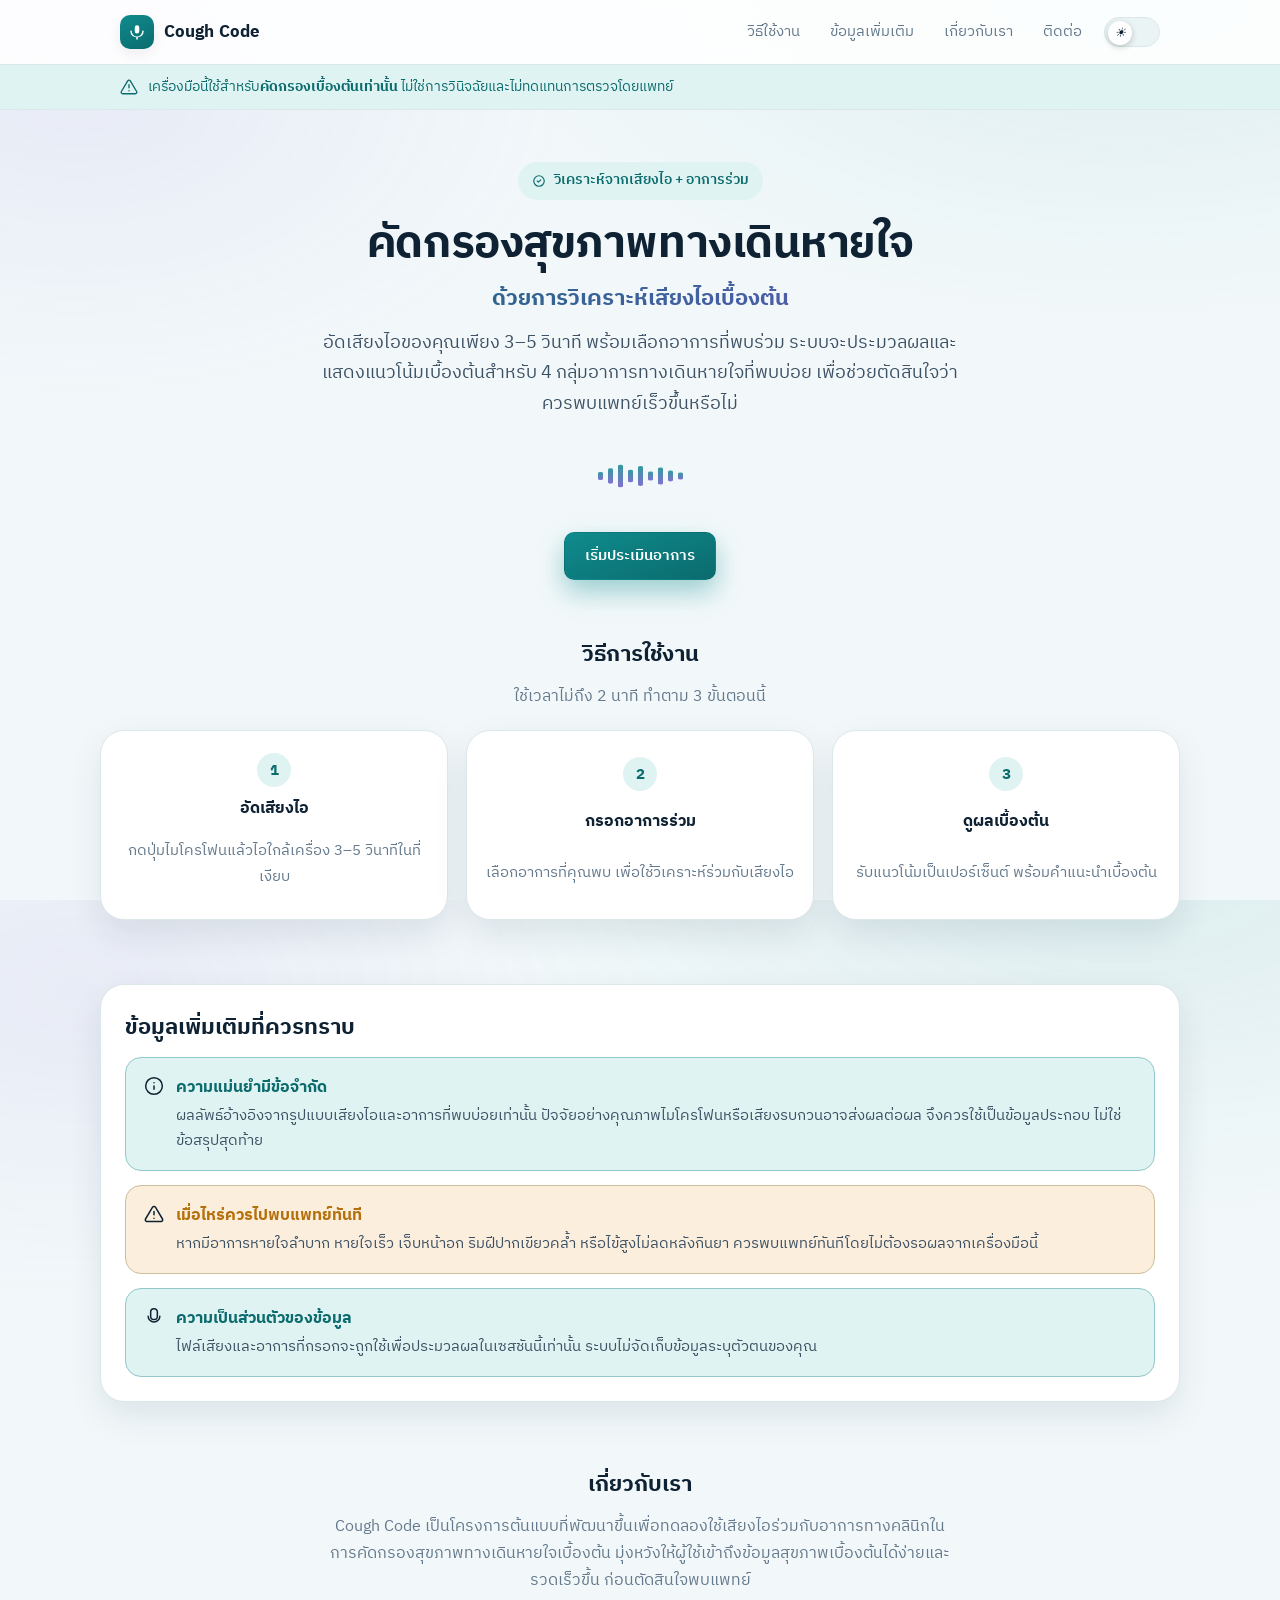
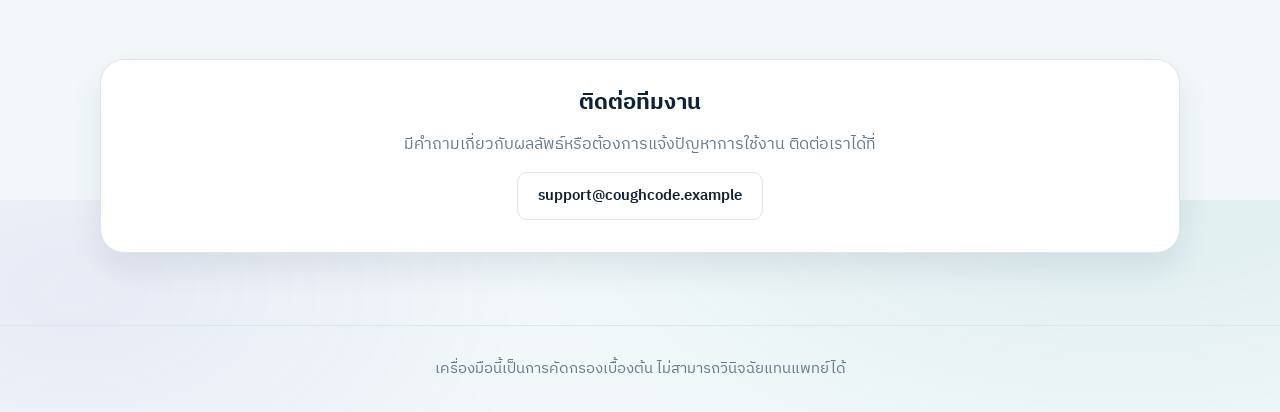
==== public/index.html @ a78f6a6c "Add files via upload" ====
<!doctype html>
<html lang="th" data-theme="light">
<head>
  <link rel="icon" href="favicon.ico" type="image/x-icon">
  <meta charset="utf-8" />
  <meta name="viewport" content="width=device-width, initial-scale=1" />
  <title>Cough Code — คัดกรองสุขภาพทางเดินหายใจเบื้องต้น</title>
  <link rel="preconnect" href="https://fonts.googleapis.com">
  <link rel="preconnect" href="https://fonts.gstatic.com" crossorigin>
  <link rel="stylesheet" href="styles.css" />
</head>
<body>
  <header class="site-header">
    <div class="container header-row">
      <a class="brand" href="index.html">
        <span class="brand-mark" aria-hidden="true">
          <svg width="18" height="18" viewBox="0 0 24 24" fill="none"><path d="M12 14a3 3 0 0 0 3-3V6a3 3 0 1 0-6 0v5a3 3 0 0 0 3 3Zm-7-3a1 1 0 1 0-2 0 9 9 0 0 0 8 8v3h2v-3a9 9 0 0 0 8-8 1 1 0 1 0-2 0 7 7 0 0 1-14 0Z" fill="currentColor"/></svg>
        </span>
        Cough Code
      </a>

      <div class="header-actions">
        <nav class="nav">
          <a href="#howto">วิธีใช้งาน</a>
          <a href="#more">ข้อมูลเพิ่มเติม</a>
          <a href="#about">เกี่ยวกับเรา</a>
          <a href="#contact">ติดต่อ</a>
        </nav>
        <div class="theme-switch" title="สลับโหมดสว่าง/มืด">
          <input type="checkbox" id="themeToggle" />
          <label for="themeToggle"><i class="thumb"></i></label>
        </div>
      </div>
    </div>
  </header>

  <div class="notice-strip">
    <div class="container">
      <svg width="18" height="18" viewBox="0 0 24 24" fill="none"><path d="M12 9v4m0 4h.01M10.29 3.86 1.82 18a2 2 0 0 0 1.71 3h16.94a2 2 0 0 0 1.71-3L13.71 3.86a2 2 0 0 0-3.42 0Z" stroke="currentColor" stroke-width="1.8" stroke-linecap="round" stroke-linejoin="round"/></svg>
      <span>เครื่องมือนี้ใช้สำหรับ<strong>คัดกรองเบื้องต้นเท่านั้น</strong> ไม่ใช่การวินิจฉัยและไม่ทดแทนการตรวจโดยแพทย์</span>
    </div>
  </div>

  <main>
    <section class="container hero center">
      <span class="eyebrow-badge">
        <svg width="14" height="14" viewBox="0 0 24 24" fill="none"><path d="M9 12l2 2 4-4m6 2a9 9 0 1 1-18 0 9 9 0 0 1 18 0Z" stroke="currentColor" stroke-width="2" stroke-linecap="round" stroke-linejoin="round"/></svg>
        วิเคราะห์จากเสียงไอ + อาการร่วม
      </span>
      <h1>คัดกรองสุขภาพทางเดินหายใจ</h1>
      <h2 class="gradient-text">ด้วยการวิเคราะห์เสียงไอเบื้องต้น</h2>
      <p class="lede">อัดเสียงไอของคุณเพียง 3–5 วินาที พร้อมเลือกอาการที่พบร่วม ระบบจะประมวลผลและแสดงแนวโน้มเบื้องต้นสำหรับ 4 กลุ่มอาการทางเดินหายใจที่พบบ่อย เพื่อช่วยตัดสินใจว่าควรพบแพทย์เร็วขึ้นหรือไม่</p>

      <div class="waveform active" aria-hidden="true">
        <span></span><span></span><span></span><span></span><span></span><span></span><span></span><span></span><span></span>
      </div>

      <p style="margin-top:8px">
        <a class="btn primary" href="record.html">เริ่มประเมินอาการ</a>
      </p>
    </section>

    <section id="howto" class="container section">
      <h2 class="center">วิธีการใช้งาน</h2>
      <p class="muted center" style="max-width:520px;margin:0 auto 8px">ใช้เวลาไม่ถึง 2 นาที ทำตาม 3 ขั้นตอนนี้</p>
      <div class="grid grid-3" style="margin-top:20px">
        <div class="step-tile card">
          <div class="num">1</div>
          <b>อัดเสียงไอ</b>
          <p class="muted small">กดปุ่มไมโครโฟนแล้วไอใกล้เครื่อง 3–5 วินาทีในที่เงียบ</p>
        </div>
        <div class="step-tile card">
          <div class="num">2</div>
          <b>กรอกอาการร่วม</b>
          <p class="muted small">เลือกอาการที่คุณพบ เพื่อใช้วิเคราะห์ร่วมกับเสียงไอ</p>
        </div>
        <div class="step-tile card">
          <div class="num">3</div>
          <b>ดูผลเบื้องต้น</b>
          <p class="muted small">รับแนวโน้มเป็นเปอร์เซ็นต์ พร้อมคำแนะนำเบื้องต้น</p>
        </div>
      </div>
    </section>

    <section id="more" class="container section">
      <div class="card">
        <h2>ข้อมูลเพิ่มเติมที่ควรทราบ</h2>
        <div class="stack" style="margin-top:10px">
          <div class="alert alert-info">
            <svg width="20" height="20" viewBox="0 0 24 24" fill="none"><path d="M12 16v-4m0-4h.01M22 12a10 10 0 1 1-20 0 10 10 0 0 1 20 0Z" stroke="currentColor" stroke-width="1.8" stroke-linecap="round" stroke-linejoin="round"/></svg>
            <div>
              <p class="alert-title">ความแม่นยำมีข้อจำกัด</p>
              <p class="alert-body">ผลลัพธ์อ้างอิงจากรูปแบบเสียงไอและอาการที่พบบ่อยเท่านั้น ปัจจัยอย่างคุณภาพไมโครโฟนหรือเสียงรบกวนอาจส่งผลต่อผล จึงควรใช้เป็นข้อมูลประกอบ ไม่ใช่ข้อสรุปสุดท้าย</p>
            </div>
          </div>
          <div class="alert alert-warning">
            <svg width="20" height="20" viewBox="0 0 24 24" fill="none"><path d="M12 9v4m0 4h.01M10.29 3.86 1.82 18a2 2 0 0 0 1.71 3h16.94a2 2 0 0 0 1.71-3L13.71 3.86a2 2 0 0 0-3.42 0Z" stroke="currentColor" stroke-width="1.8" stroke-linecap="round" stroke-linejoin="round"/></svg>
            <div>
              <p class="alert-title">เมื่อไหร่ควรไปพบแพทย์ทันที</p>
              <p class="alert-body">หากมีอาการหายใจลำบาก หายใจเร็ว เจ็บหน้าอก ริมฝีปากเขียวคล้ำ หรือไข้สูงไม่ลดหลังกินยา ควรพบแพทย์ทันทีโดยไม่ต้องรอผลจากเครื่องมือนี้</p>
            </div>
          </div>
          <div class="alert alert-info">
            <svg width="20" height="20" viewBox="0 0 24 24" fill="none"><path d="M12 15a4 4 0 0 0 4-4V6a4 4 0 1 0-8 0v5a4 4 0 0 0 4 4Zm7-4a7 7 0 0 1-14 0" stroke="currentColor" stroke-width="1.8" stroke-linecap="round" stroke-linejoin="round"/></svg>
            <div>
              <p class="alert-title">ความเป็นส่วนตัวของข้อมูล</p>
              <p class="alert-body">ไฟล์เสียงและอาการที่กรอกจะถูกใช้เพื่อประมวลผลในเซสชันนี้เท่านั้น ระบบไม่จัดเก็บข้อมูลระบุตัวตนของคุณ</p>
            </div>
          </div>
        </div>
      </div>
    </section>

    <section id="about" class="container section">
      <h2 class="center">เกี่ยวกับเรา</h2>
      <p class="muted center" style="max-width:620px;margin:8px auto 0">
        Cough Code เป็นโครงการต้นแบบที่พัฒนาขึ้นเพื่อทดลองใช้เสียงไอร่วมกับอาการทางคลินิกในการคัดกรองสุขภาพทางเดินหายใจเบื้องต้น
        มุ่งหวังให้ผู้ใช้เข้าถึงข้อมูลสุขภาพเบื้องต้นได้ง่ายและรวดเร็วขึ้น ก่อนตัดสินใจพบแพทย์
      </p>
    </section>

    <section id="contact" class="container section">
      <div class="card center">
        <h2>ติดต่อทีมงาน</h2>
        <p class="muted">มีคำถามเกี่ยวกับผลลัพธ์หรือต้องการแจ้งปัญหาการใช้งาน ติดต่อเราได้ที่</p>
        <p style="margin-top:14px">
          <a class="btn" href="mailto:support@coughcode.example">support@coughcode.example</a>
        </p>
      </div>
    </section>
  </main>

  <footer class="site-footer"><div class="container center"><p class="muted small">เครื่องมือนี้เป็นการคัดกรองเบื้องต้น ไม่สามารถวินิจฉัยแทนแพทย์ได้</p></div></footer>

  <script src="theme.js" defer></script>
</body>
</html>
---- public/styles.css ----
/* ======================================================================
   Cough Code — Design System
   แนวคิด: เครื่องมือคัดกรองทางเดินหายใจที่ "ฟังดูน่าเชื่อถือ" — โทนคลินิกสงบ
   (teal/navy) + ลายเส้นคลื่นเสียง (waveform) เป็นสัญลักษณ์หลักที่ผูกกับ
   การวิเคราะห์เสียงไอ + หลอดทดลอง (tube gauge) แทนผลลัพธ์แต่ละโรค
   ====================================================================== */

@import url('https://fonts.googleapis.com/css2?family=IBM+Plex+Sans+Thai:wght@400;500;600;700&family=IBM+Plex+Mono:wght@500;600&display=swap');

/* ---------- Design tokens ---------- */
:root{
  --font: 'IBM Plex Sans Thai', 'Noto Sans Thai', ui-sans-serif, system-ui, -apple-system, "Segoe UI", Roboto, sans-serif;
  --font-mono: 'IBM Plex Mono', ui-monospace, SFMono-Regular, Menlo, monospace;

  --space-1:4px; --space-2:8px; --space-3:12px; --space-4:16px; --space-5:20px;
  --space-6:24px; --space-8:32px; --space-10:40px; --space-14:56px; --space-18:72px;

  --radius-sm:10px; --radius-md:16px; --radius-lg:24px; --radius-pill:999px;

  --fs-xs:0.8125rem; --fs-sm:0.9375rem; --fs-base:1rem; --fs-md:1.125rem;
  --fs-lg:1.375rem; --fs-xl:1.75rem; --fs-2xl:2.25rem; --fs-3xl:2.75rem;

  --ease: cubic-bezier(.4,0,.2,1);
}

/* Light (default) palette */
:root, html[data-theme="light"]{
  --ink:#0E2233; --ink-soft:#3C5164; --muted:#64798C;
  --paper:#F2F8FA; --surface:#FFFFFF; --surface-2:#EAF4F5;
  --border:#DCE7EA;

  --teal:#0F8B8D; --teal-deep:#0B6B6D; --teal-soft:#DFF3F2;
  --violet:#6E58C9; --violet-soft:#EDE9FB;
  --coral:#C6423A; --coral-soft:#FBE7E5;
  --amber:#B4700A; --amber-soft:#FBEEDD;
  --slate:#5B6B7C; --slate-soft:#EDF1F4;

  --shadow: 0 14px 34px rgba(14,34,51,.09);
  --shadow-sm: 0 4px 14px rgba(14,34,51,.07);
}

/* Dark palette */
html[data-theme="dark"]{
  --ink:#EAF3F6; --ink-soft:#C4D3DA; --muted:#93A7B4;
  --paper:#081420; --surface:#0E1D29; --surface-2:#0B1822;
  --border:#1D3241;

  --teal:#35D6C9; --teal-deep:#22B4AA; --teal-soft:#0E2C2C;
  --violet:#A995F2; --violet-soft:#221C3D;
  --coral:#F0837A; --coral-soft:#3A1714;
  --amber:#F0B84B; --amber-soft:#3A2A0C;
  --slate:#93A7B4; --slate-soft:#101C26;

  --shadow: 0 14px 34px rgba(0,0,0,.5);
  --shadow-sm: 0 4px 14px rgba(0,0,0,.4);
}

*{box-sizing:border-box}
html,body{height:100%}
html{scroll-behavior:smooth}
@media (prefers-reduced-motion: reduce){
  html{scroll-behavior:auto}
  *,*::before,*::after{animation-duration:.001ms !important; animation-iteration-count:1 !important; transition-duration:.001ms !important;}
}

body{
  margin:0; color:var(--ink); font:var(--fs-base)/1.7 var(--font);
  background:
    radial-gradient(1100px 620px at 88% -6%, color-mix(in srgb, var(--teal) 10%, transparent) 0%, transparent 60%),
    radial-gradient(900px 560px at 6% 10%, color-mix(in srgb, var(--violet) 8%, transparent) 0%, transparent 55%),
    var(--paper);
  transition: background-color .25s var(--ease), color .25s var(--ease);
}

::selection{ background: var(--teal-soft); color: var(--teal-deep); }

a{ color: var(--teal-deep); }
html[data-theme="dark"] a{ color: var(--teal); }

:focus-visible{ outline: 3px solid color-mix(in srgb, var(--teal) 55%, transparent); outline-offset: 2px; border-radius: 6px; }

/* ---------- Layout ---------- */
.container{max-width:1080px;margin:0 auto;padding:0 20px}
.container-narrow{max-width:720px;margin:0 auto;padding:0 20px}
.section{padding:32px 0}
.center{text-align:center}
.grid{display:grid}
.grid-3{grid-template-columns:1fr 1fr 1fr; gap:18px}
@media (max-width: 900px){ .grid-3{grid-template-columns:1fr} }

/* ---------- Header ---------- */
.site-header{
  background: color-mix(in srgb, var(--surface) 88%, transparent);
  backdrop-filter: saturate(1.2) blur(10px);
  border-bottom:1px solid var(--border);
  position:sticky; top:0; z-index:20;
}
.header-row{display:flex; align-items:center; height:64px; gap:16px}
.brand{
  display:flex; align-items:center; gap:10px; font-weight:700; font-size:1.05rem;
  color:var(--ink); text-decoration:none; letter-spacing:.1px;
}
.brand-mark{
  width:34px;height:34px;border-radius:10px; flex:none;
  background:linear-gradient(155deg, var(--teal), var(--teal-deep));
  display:grid;place-items:center; color:#fff; box-shadow:var(--shadow-sm);
}
.nav{display:flex; gap:6px}
.nav a{color:var(--muted); text-decoration:none; padding:9px 12px; border-radius:10px; font-size:.95rem}
.nav a:hover{background:var(--surface-2); color:var(--ink)}
.header-actions{ display:flex; align-items:center; gap:10px; margin-left:auto; }
.header-back{
  display:inline-flex; align-items:center; gap:6px; color:var(--muted); text-decoration:none;
  font-size:.92rem; padding:8px 10px; border-radius:10px;
}
.header-back:hover{ background:var(--surface-2); color:var(--ink) }

/* ---------- Disclaimer strip ---------- */
.notice-strip{
  border-bottom:1px solid var(--border);
  background: var(--teal-soft);
  color: var(--teal-deep);
}
html[data-theme="dark"] .notice-strip{ color:#BFF3EE }
.notice-strip .container{ display:flex; align-items:center; gap:10px; padding:10px 20px; font-size:.9rem; }
.notice-strip svg{ flex:none }

/* ---------- Hero ---------- */
.hero{padding:52px 0 16px}
.eyebrow-badge{
  display:inline-flex; align-items:center; gap:8px; font-size:.85rem; font-weight:600;
  color:var(--teal-deep); background:var(--teal-soft); padding:7px 14px; border-radius:var(--radius-pill);
  margin-bottom:18px;
}
html[data-theme="dark"] .eyebrow-badge{ color:#BFF3EE }
h1{margin:0 0 10px; font-size:var(--fs-3xl); line-height:1.2; letter-spacing:-.01em; font-weight:700}
h2{margin:0 0 10px; font-size:var(--fs-lg); font-weight:700}
p{margin:8px 0}
.lede{ font-size:var(--fs-md); color:var(--ink-soft); max-width:640px; margin-left:auto; margin-right:auto; }
.muted{color:var(--muted)}
.small{font-size:var(--fs-sm)}
.gradient-text{
  background:linear-gradient(100deg, var(--teal-deep), var(--violet));
  -webkit-background-clip:text; background-clip:text; color:transparent;
}

/* Waveform — signature motif, used in hero + record page */
.waveform{ display:flex; align-items:center; justify-content:center; gap:5px; height:56px; margin: 28px 0; }
.waveform span{
  display:block; width:5px; border-radius:999px;
  background: linear-gradient(180deg, var(--teal), var(--violet));
  height: 14px; opacity:.55;
  transform: scaleY(.45);
  animation: none;
  transition: opacity .3s var(--ease);
}
.waveform.active span{
  opacity:.85;
  animation: wave 1.8s ease-in-out infinite;
}
.waveform span:nth-child(1){height:18px; animation-delay:-1.2s}
.waveform span:nth-child(2){height:34px; animation-delay:-1.0s}
.waveform span:nth-child(3){height:50px; animation-delay:-0.8s}
.waveform span:nth-child(4){height:28px; animation-delay:-0.6s}
.waveform span:nth-child(5){height:44px; animation-delay:-0.4s}
.waveform span:nth-child(6){height:20px; animation-delay:-0.2s}
.waveform span:nth-child(7){height:38px; animation-delay:0s}
.waveform span:nth-child(8){height:24px; animation-delay:-0.9s}
.waveform span:nth-child(9){height:16px; animation-delay:-0.3s}
@keyframes wave{
  0%,100%{ transform: scaleY(.45); }
  50%{ transform: scaleY(1); }
}

/* ---------- Buttons ---------- */
.btn{
  height:48px; padding:0 20px; border-radius:var(--radius-sm); border:1px solid var(--border);
  background:var(--surface); color:var(--ink); text-decoration:none; font-weight:600; font-size:.96rem;
  display:inline-flex; align-items:center; justify-content:center; gap:8px; cursor:pointer;
  transition: transform .08s var(--ease), filter .2s var(--ease), opacity .2s var(--ease), box-shadow .2s var(--ease);
}
.btn:hover{ filter:brightness(.98) }
.btn:active{ transform: translateY(1px) }
.btn.primary{
  background:linear-gradient(160deg, var(--teal), var(--teal-deep));
  color:#fff; border-color:transparent; box-shadow:0 12px 26px color-mix(in srgb, var(--teal) 38%, transparent);
}
.btn.ghost{ background:transparent }
.btn.block{ width:100%; }
.btn[disabled], .btn[aria-disabled="true"]{ opacity:.5; pointer-events:none; box-shadow:none; }

/* ---------- Stepper (record → symptoms → result) ---------- */
.stepper{
  display:flex; align-items:flex-start; justify-content:center; gap:0;
  max-width:520px; margin:0 auto; padding: 22px 20px 4px;
}
.step{ display:flex; flex-direction:column; align-items:center; gap:8px; flex:none; width:96px; }
.step-dot{
  width:32px; height:32px; border-radius:999px; display:grid; place-items:center;
  background:var(--surface-2); color:var(--muted); border:1px solid var(--border);
  font-weight:700; font-size:.9rem; font-family:var(--font-mono);
}
.step-label{ font-size:.82rem; color:var(--muted); text-align:center; }
.step.is-active .step-dot{ background:var(--teal); border-color:var(--teal); color:#fff; box-shadow:0 6px 16px color-mix(in srgb, var(--teal) 45%, transparent); }
.step.is-active .step-label{ color:var(--ink); font-weight:600; }
.step.is-done .step-dot{ background:var(--teal-soft); border-color:var(--teal); color:var(--teal-deep); }
.step-line{ flex:1; height:2px; background:var(--border); margin-top:15px; min-width:24px; }
.step-line.is-done{ background:var(--teal); }

/* ---------- Cards ---------- */
.card{background:var(--surface); border:1px solid var(--border); border-radius:var(--radius-lg); box-shadow:var(--shadow); padding:24px}
.step-tile{display:grid; place-items:center; gap:8px; padding:22px 16px; text-align:center}
.step-tile .num{
  width:34px;height:34px;border-radius:999px;display:grid;place-items:center;
  background:var(--teal-soft); color:var(--teal-deep); font-weight:700; font-family:var(--font-mono); font-size:.95rem;
}

/* ---------- Alerts ---------- */
.alert{ display:flex; gap:12px; padding:16px 18px; border-radius:var(--radius-md); border:1px solid var(--border); align-items:flex-start; }
.alert svg{ flex:none; margin-top:2px }
.alert-title{ font-weight:700; margin:0 0 2px; }
.alert-body{ margin:0; color:var(--ink-soft); font-size:.94rem; }
.alert-info{ background:var(--teal-soft); border-color:color-mix(in srgb, var(--teal) 35%, var(--border)); }
.alert-info .alert-title{ color:var(--teal-deep) }
.alert-warning{ background:var(--amber-soft); border-color:color-mix(in srgb, var(--amber) 35%, var(--border)); }
.alert-warning .alert-title{ color:var(--amber) }
.alert-danger{ background:var(--coral-soft); border-color:color-mix(in srgb, var(--coral) 35%, var(--border)); }
.alert-danger .alert-title{ color:var(--coral) }

/* ---------- Footer ---------- */
.site-footer{border-top:1px solid var(--border); margin-top:40px}
.site-footer .container{padding:22px 20px; display:flex; align-items:center; justify-content:center; gap:8px; flex-wrap:wrap}

/* =====================================================================
   Record page
   ===================================================================== */
.rec-wrap{max-width:560px;margin:0 auto;padding:8px 16px 40px;text-align:center}
.mic-stage{ position:relative; display:grid; place-items:center; padding:12px 0 6px; }
.mic-btn{
  position:relative; width:148px;height:148px;border-radius:999px;border:none;cursor:pointer;
  display:inline-flex;align-items:center;justify-content:center;
  background: radial-gradient(90px 90px at 50% 32%, color-mix(in srgb, var(--teal) 55%, #fff 0%), var(--teal) 55%, var(--teal-deep) 100%);
  color:#fff; box-shadow:0 16px 36px color-mix(in srgb, var(--teal) 40%, transparent);
  transition: transform .12s var(--ease), box-shadow .2s var(--ease);
}
.mic-btn:hover{ transform: translateY(-2px) }
.mic-btn:active{ transform:scale(.98) }
.mic-btn.rec{
  background: radial-gradient(90px 90px at 50% 32%, color-mix(in srgb, var(--coral) 55%, #fff 0%), var(--coral) 60%, #a5342c 100%);
  box-shadow:0 16px 36px color-mix(in srgb, var(--coral) 42%, transparent);
}
.mic-btn.rec::after{
  content:""; position:absolute; inset:-14px; border-radius:inherit;
  border:2px solid color-mix(in srgb, var(--coral) 55%, transparent);
  animation: pulse 1.5s ease-out infinite;
}
@keyframes pulse{
  0%{ transform: scale(1); opacity: .9; }
  100%{ transform: scale(1.18); opacity: 0; }
}

.timer{ font-family:var(--font-mono); font-size:1.3rem; font-weight:600; letter-spacing:.04em; margin-top:18px; color:var(--ink) }
.rec-status{ min-height:24px; color:var(--muted); margin-top:4px }
.rec-hint{ color:var(--muted); margin-top:2px }

.btn-row{display:flex;gap:10px;justify-content:center;margin-top:26px;flex-wrap:wrap}

/* =====================================================================
   Symptoms page
   ===================================================================== */
.sym-shell{ padding: 28px 0 56px; }
.sym-groups{ display:grid; gap:22px; margin-top:22px; }
.sym-group-title{
  display:flex; align-items:center; gap:10px; font-size:.98rem; font-weight:700; color:var(--ink-soft);
  margin: 0 0 12px;
}
.sym-group-title .dot{ width:8px; height:8px; border-radius:999px; background:var(--teal); flex:none; }
.sym-group.is-severe .sym-group-title .dot{ background:var(--coral); }

.sym-grid{ display:grid; grid-template-columns:repeat(2, 1fr); gap:10px 12px; }
@media (max-width:640px){ .sym-grid{ grid-template-columns:1fr; } }

.sym-item{
  display:flex; align-items:center; gap:12px;
  background: var(--surface);
  border:1px solid var(--border);
  border-radius:14px; padding:14px 16px;
  cursor:pointer; transition: border-color .15s var(--ease), background .15s var(--ease);
}
.sym-item:hover{ border-color: color-mix(in srgb, var(--teal) 45%, var(--border)); }
.sym-group.is-severe .sym-item{ border-left:3px solid color-mix(in srgb, var(--coral) 45%, var(--border)); }

.sym-item input[type="checkbox"]{
  appearance:none; -webkit-appearance:none; flex:none;
  width:20px; height:20px; border-radius:6px;
  border:2px solid var(--border);
  display:grid; place-items:center; cursor:pointer;
  background: transparent; transition: all .15s var(--ease);
}
.sym-item input[type="checkbox"]::before{
  content:""; width:11px; height:11px; border-radius:3px;
  transform:scale(0); transition: transform .12s var(--ease);
  background: var(--teal);
}
.sym-item input[type="checkbox"]:checked{ border-color:var(--teal); background: var(--teal-soft); }
.sym-item input[type="checkbox"]:checked::before{ transform:scale(1); }
.sym-group.is-severe .sym-item input[type="checkbox"]:checked{ border-color:var(--coral) }
.sym-group.is-severe .sym-item input[type="checkbox"]:checked::before{ background:var(--coral) }
.sym-item span{ font-size:.98rem; color:var(--ink); }

.sym-actions{ display:flex; justify-content:center; margin-top:28px; }
.warn{ text-align:center; color:var(--coral); margin-top:12px; min-height:22px; font-size:.92rem; }

/* =====================================================================
   Result page — tube gauges
   ===================================================================== */
.top-result{
  border-radius:var(--radius-lg);
  padding:28px 24px;
  background: linear-gradient(150deg, var(--teal-deep), var(--teal) 60%, var(--violet));
  color:#fff; box-shadow:var(--shadow);
}
.top-result .top-eyebrow{ opacity:.85; font-size:.88rem; margin:0 0 6px; }
.top-result .top-name{ font-size:var(--fs-2xl); font-weight:700; margin:0 0 4px; }
.top-result .top-prob{ font-family:var(--font-mono); font-size:1.1rem; opacity:.95; }

.tubes{ display:flex; align-items:flex-end; justify-content:center; gap:22px; margin: 30px 0 6px; flex-wrap:wrap; }
.tube{ display:flex; flex-direction:column; align-items:center; gap:10px; width:92px; }
.tube-pct{ font-family:var(--font-mono); font-weight:600; font-size:1.05rem; color:var(--ink) }
.tube-shell{
  position:relative; width:52px; height:180px; border-radius:26px;
  background:var(--surface-2); border:1px solid var(--border); overflow:hidden;
  box-shadow: inset 0 2px 6px rgba(0,0,0,.06);
}
.tube-fill{
  position:absolute; left:0; right:0; bottom:0; height:0%;
  border-radius:0 0 24px 24px;
  transition: height 1.1s cubic-bezier(.16,1,.3,1);
}
.tube-fill::after{
  content:""; position:absolute; inset:0 0 auto 0; height:10px;
  background: rgba(255,255,255,.35);
}
.tube.is-top .tube-shell{ box-shadow: 0 0 0 3px color-mix(in srgb, var(--top-color, var(--teal)) 55%, transparent), inset 0 2px 6px rgba(0,0,0,.06); }

.tube-fill.c-rsv{ background: linear-gradient(180deg, var(--teal), var(--teal-deep)); }
.tube-fill.c-violet{ background: linear-gradient(180deg, var(--violet), #4d3aa0); }
.tube-fill.c-coral{ background: linear-gradient(180deg, var(--coral), #9c2f28); }
.tube-fill.c-slate{ background: linear-gradient(180deg, var(--slate), #3f4d5a); }
.tube-label{ font-size:.86rem; color:var(--ink-soft); text-align:center; line-height:1.35; }
.tube.is-top .tube-label{ font-weight:700; color:var(--ink); }

.advice{ list-style:none; margin:0; padding:0; display:grid; gap:10px; }
.advice li{
  display:flex; gap:12px; align-items:flex-start; padding:14px 16px;
  border:1px solid var(--border); border-radius:14px; background:var(--surface);
}
.advice li svg{ flex:none; margin-top:2px; color:var(--teal-deep) }

.kpi{ display:flex; gap:12px; justify-content:center; flex-wrap:wrap; margin:14px 0; }
.pill{ background:var(--surface-2); border:1px solid var(--border); border-radius:14px; padding:10px 16px; text-align:center; }
.pill b{ display:block; font-size:1.05rem; }

/* ---------- Theme switch ---------- */
.theme-switch{ display:inline-flex; align-items:center; }
.theme-switch input{ position:absolute; opacity:0; width:0; height:0; }
.theme-switch label{
  --H:30px; --W:56px; --P:3px;
  position:relative; display:inline-block; width:var(--W); height:var(--H);
  border-radius:999px; cursor:pointer; padding:var(--P);
  background:var(--surface-2); border:1px solid var(--border);
  transition: background-color .2s var(--ease), border-color .2s var(--ease);
}
.theme-switch .thumb{
  position:absolute; top:var(--P); left:var(--P);
  width:calc(var(--H) - var(--P)*2); height:calc(var(--H) - var(--P)*2);
  border-radius:999px; background:var(--surface);
  box-shadow:0 2px 6px rgba(0,0,0,.2);
  display:grid; place-items:center; font-size:13px;
  transition: transform .22s var(--ease), background-color .2s;
}
.theme-switch input:checked + label{ background: var(--teal-deep); border-color:var(--teal-deep); }
.theme-switch input:checked + label .thumb{ transform: translateX(calc(var(--W) - var(--H))); }
.theme-switch .thumb::before{ content:"☀️"; }
.theme-switch input:checked + label .thumb::before{ content:"🌙"; }

/* Utility */
.stack{ display:grid; gap:14px; }
.hidden{ display:none !important; }
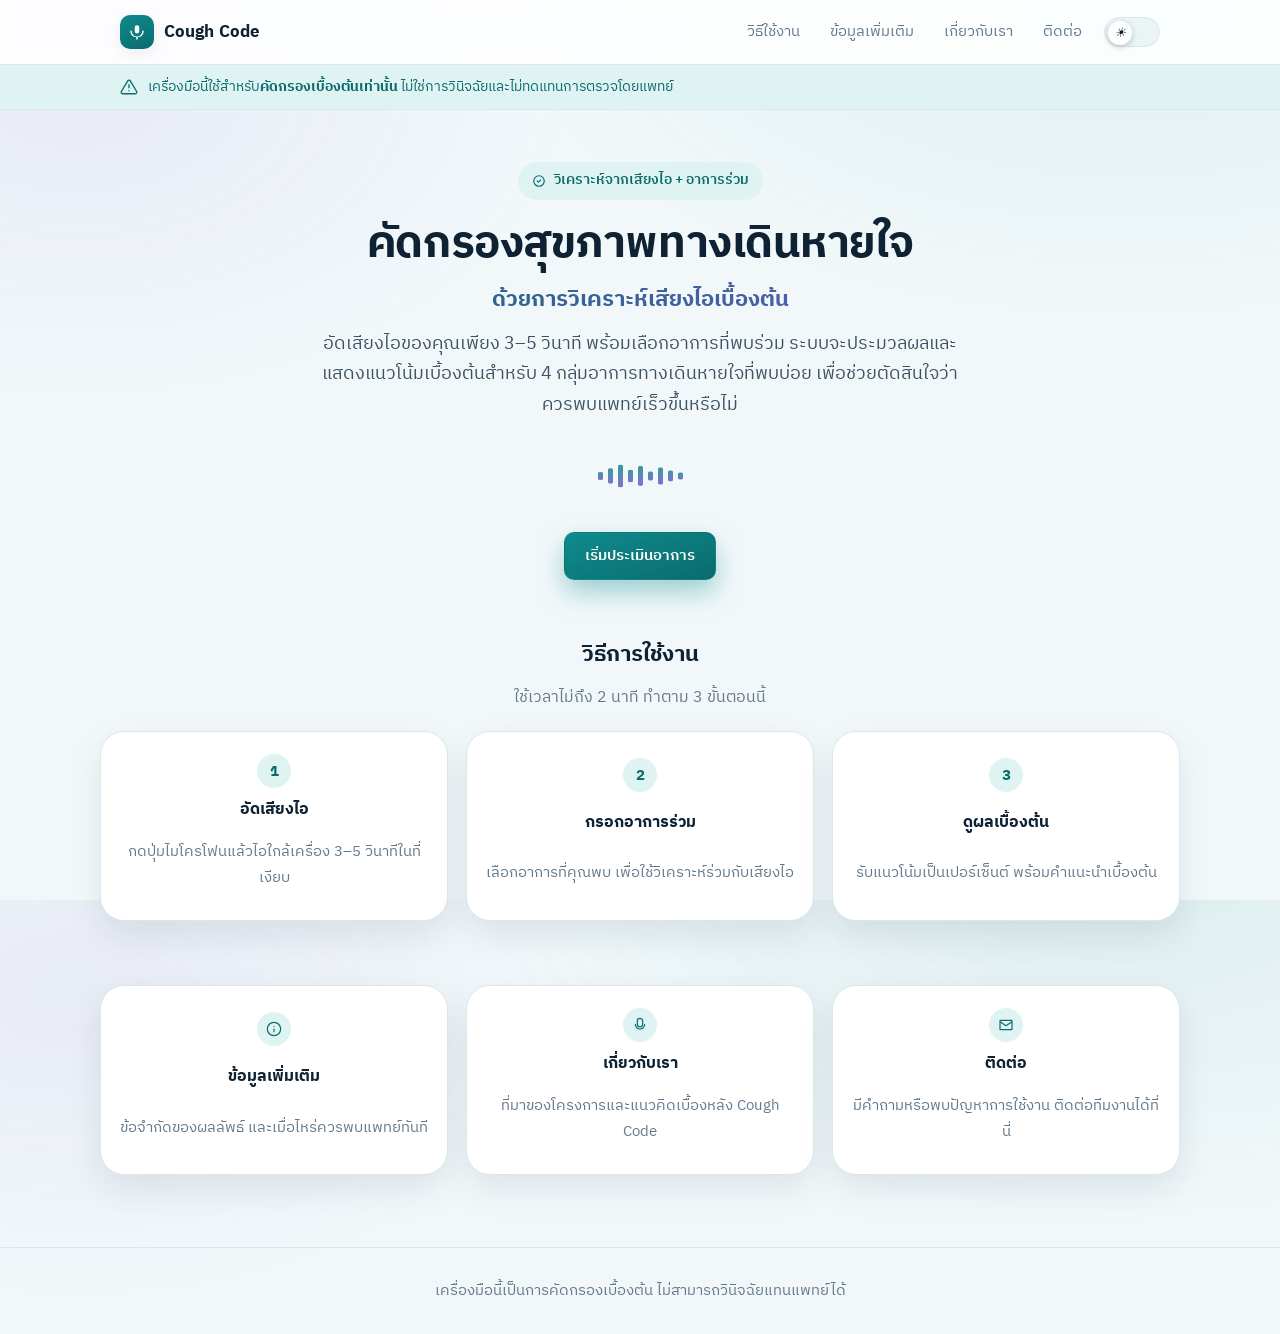
==== commit b77411e7: "Add files via upload" ====
--- a/public/index.html
+++ b/public/index.html
@@ -19,12 +19,16 @@
         Cough Code
       </a>
 
-      <div class="header-actions">
+      <button class="nav-toggle" id="navToggle" type="button" aria-expanded="false" aria-controls="siteNav" aria-label="เปิดเมนู">
+        <svg width="22" height="22" viewBox="0 0 24 24" fill="none"><path d="M4 7h16M4 12h16M4 17h16" stroke="currentColor" stroke-width="2" stroke-linecap="round"/></svg>
+      </button>
+
+      <div class="header-actions site-nav" id="siteNav">
         <nav class="nav">
-          <a href="#howto">วิธีใช้งาน</a>
-          <a href="#more">ข้อมูลเพิ่มเติม</a>
-          <a href="#about">เกี่ยวกับเรา</a>
-          <a href="#contact">ติดต่อ</a>
+          <a href="index.html#howto">วิธีใช้งาน</a>
+          <a href="more.html">ข้อมูลเพิ่มเติม</a>
+          <a href="about.html">เกี่ยวกับเรา</a>
+          <a href="contact.html">ติดต่อ</a>
         </nav>
         <div class="theme-switch" title="สลับโหมดสว่าง/มืด">
           <input type="checkbox" id="themeToggle" />
@@ -82,50 +86,29 @@
       </div>
     </section>
 
-    <section id="more" class="container section">
-      <div class="card">
-        <h2>ข้อมูลเพิ่มเติมที่ควรทราบ</h2>
-        <div class="stack" style="margin-top:10px">
-          <div class="alert alert-info">
-            <svg width="20" height="20" viewBox="0 0 24 24" fill="none"><path d="M12 16v-4m0-4h.01M22 12a10 10 0 1 1-20 0 10 10 0 0 1 20 0Z" stroke="currentColor" stroke-width="1.8" stroke-linecap="round" stroke-linejoin="round"/></svg>
-            <div>
-              <p class="alert-title">ความแม่นยำมีข้อจำกัด</p>
-              <p class="alert-body">ผลลัพธ์อ้างอิงจากรูปแบบเสียงไอและอาการที่พบบ่อยเท่านั้น ปัจจัยอย่างคุณภาพไมโครโฟนหรือเสียงรบกวนอาจส่งผลต่อผล จึงควรใช้เป็นข้อมูลประกอบ ไม่ใช่ข้อสรุปสุดท้าย</p>
-            </div>
+    <section class="container section">
+      <div class="grid grid-3">
+        <a class="step-tile card" href="more.html">
+          <div class="num" aria-hidden="true">
+            <svg width="16" height="16" viewBox="0 0 24 24" fill="none"><path d="M12 16v-4m0-4h.01M22 12a10 10 0 1 1-20 0 10 10 0 0 1 20 0Z" stroke="currentColor" stroke-width="1.8" stroke-linecap="round" stroke-linejoin="round"/></svg>
           </div>
-          <div class="alert alert-warning">
-            <svg width="20" height="20" viewBox="0 0 24 24" fill="none"><path d="M12 9v4m0 4h.01M10.29 3.86 1.82 18a2 2 0 0 0 1.71 3h16.94a2 2 0 0 0 1.71-3L13.71 3.86a2 2 0 0 0-3.42 0Z" stroke="currentColor" stroke-width="1.8" stroke-linecap="round" stroke-linejoin="round"/></svg>
-            <div>
-              <p class="alert-title">เมื่อไหร่ควรไปพบแพทย์ทันที</p>
-              <p class="alert-body">หากมีอาการหายใจลำบาก หายใจเร็ว เจ็บหน้าอก ริมฝีปากเขียวคล้ำ หรือไข้สูงไม่ลดหลังกินยา ควรพบแพทย์ทันทีโดยไม่ต้องรอผลจากเครื่องมือนี้</p>
-            </div>
+          <b style="color:var(--ink)">ข้อมูลเพิ่มเติม</b>
+          <p class="muted small">ข้อจำกัดของผลลัพธ์ และเมื่อไหร่ควรพบแพทย์ทันที</p>
+        </a>
+        <a class="step-tile card" href="about.html">
+          <div class="num" aria-hidden="true">
+            <svg width="16" height="16" viewBox="0 0 24 24" fill="none"><path d="M12 15a4 4 0 0 0 4-4V6a4 4 0 1 0-8 0v5a4 4 0 0 0 4 4Zm7-4a7 7 0 0 1-14 0" stroke="currentColor" stroke-width="1.8" stroke-linecap="round" stroke-linejoin="round"/></svg>
           </div>
-          <div class="alert alert-info">
-            <svg width="20" height="20" viewBox="0 0 24 24" fill="none"><path d="M12 15a4 4 0 0 0 4-4V6a4 4 0 1 0-8 0v5a4 4 0 0 0 4 4Zm7-4a7 7 0 0 1-14 0" stroke="currentColor" stroke-width="1.8" stroke-linecap="round" stroke-linejoin="round"/></svg>
-            <div>
-              <p class="alert-title">ความเป็นส่วนตัวของข้อมูล</p>
-              <p class="alert-body">ไฟล์เสียงและอาการที่กรอกจะถูกใช้เพื่อประมวลผลในเซสชันนี้เท่านั้น ระบบไม่จัดเก็บข้อมูลระบุตัวตนของคุณ</p>
-            </div>
+          <b style="color:var(--ink)">เกี่ยวกับเรา</b>
+          <p class="muted small">ที่มาของโครงการและแนวคิดเบื้องหลัง Cough Code</p>
+        </a>
+        <a class="step-tile card" href="contact.html">
+          <div class="num" aria-hidden="true">
+            <svg width="16" height="16" viewBox="0 0 24 24" fill="none"><path d="M4 4h16v16H4z" stroke="none"/><path d="M3 7l9 6 9-6M4 5h16a1 1 0 0 1 1 1v12a1 1 0 0 1-1 1H4a1 1 0 0 1-1-1V6a1 1 0 0 1 1-1Z" stroke="currentColor" stroke-width="1.8" stroke-linecap="round" stroke-linejoin="round"/></svg>
           </div>
-        </div>
-      </div>
-    </section>
-
-    <section id="about" class="container section">
-      <h2 class="center">เกี่ยวกับเรา</h2>
-      <p class="muted center" style="max-width:620px;margin:8px auto 0">
-        Cough Code เป็นโครงการต้นแบบที่พัฒนาขึ้นเพื่อทดลองใช้เสียงไอร่วมกับอาการทางคลินิกในการคัดกรองสุขภาพทางเดินหายใจเบื้องต้น
-        มุ่งหวังให้ผู้ใช้เข้าถึงข้อมูลสุขภาพเบื้องต้นได้ง่ายและรวดเร็วขึ้น ก่อนตัดสินใจพบแพทย์
-      </p>
-    </section>
-
-    <section id="contact" class="container section">
-      <div class="card center">
-        <h2>ติดต่อทีมงาน</h2>
-        <p class="muted">มีคำถามเกี่ยวกับผลลัพธ์หรือต้องการแจ้งปัญหาการใช้งาน ติดต่อเราได้ที่</p>
-        <p style="margin-top:14px">
-          <a class="btn" href="mailto:support@coughcode.example">support@coughcode.example</a>
-        </p>
+          <b style="color:var(--ink)">ติดต่อ</b>
+          <p class="muted small">มีคำถามหรือพบปัญหาการใช้งาน ติดต่อทีมงานได้ที่นี่</p>
+        </a>
       </div>
     </section>
   </main>
--- a/public/styles.css
+++ b/public/styles.css
@@ -95,25 +95,53 @@
   border-bottom:1px solid var(--border);
   position:sticky; top:0; z-index:20;
 }
-.header-row{display:flex; align-items:center; height:64px; gap:16px}
+.header-row{position:relative; display:flex; align-items:center; height:64px; gap:12px;}
 .brand{
   display:flex; align-items:center; gap:10px; font-weight:700; font-size:1.05rem;
-  color:var(--ink); text-decoration:none; letter-spacing:.1px;
+  color:var(--ink); text-decoration:none; letter-spacing:.1px; flex:none;
 }
 .brand-mark{
   width:34px;height:34px;border-radius:10px; flex:none;
   background:linear-gradient(155deg, var(--teal), var(--teal-deep));
   display:grid;place-items:center; color:#fff; box-shadow:var(--shadow-sm);
 }
-.nav{display:flex; gap:6px}
+.nav{display:flex; gap:6px; flex-wrap:wrap}
 .nav a{color:var(--muted); text-decoration:none; padding:9px 12px; border-radius:10px; font-size:.95rem}
 .nav a:hover{background:var(--surface-2); color:var(--ink)}
+.nav a[aria-current="page"]{ background:var(--teal-soft); color:var(--teal-deep); font-weight:600; }
+html[data-theme="dark"] .nav a[aria-current="page"]{ color:#BFF3EE }
 .header-actions{ display:flex; align-items:center; gap:10px; margin-left:auto; }
 .header-back{
   display:inline-flex; align-items:center; gap:6px; color:var(--muted); text-decoration:none;
-  font-size:.92rem; padding:8px 10px; border-radius:10px;
+  font-size:.92rem; padding:8px 10px; border-radius:10px; white-space:nowrap;
 }
 .header-back:hover{ background:var(--surface-2); color:var(--ink) }
+
+.nav-toggle{
+  display:none; flex:none; align-items:center; justify-content:center;
+  width:40px; height:40px; border-radius:10px; border:1px solid transparent;
+  background:none; color:var(--ink); cursor:pointer; margin-left:auto;
+}
+.nav-toggle:hover{ background:var(--surface-2); }
+
+/* Collapse the marketing nav (.header-actions.site-nav) into a dropdown sheet on small screens.
+   Flow-page headers (plain .header-actions with just a back link + theme switch) are untouched
+   and stay inline at every width. */
+@media (max-width: 760px){
+  .nav-toggle{ display:inline-flex; }
+  .header-actions.site-nav{
+    position:absolute; top:100%; left:0; right:0;
+    flex-direction:column; align-items:stretch; gap:4px; margin-left:0;
+    background:var(--surface); border:1px solid var(--border); border-top:none;
+    border-radius:0 0 var(--radius-md) var(--radius-md);
+    padding:10px 16px 16px; box-shadow:var(--shadow);
+    display:none;
+  }
+  .header-actions.site-nav.open{ display:flex; }
+  .header-actions.site-nav .nav{ flex-direction:column; gap:2px; }
+  .header-actions.site-nav .nav a{ padding:12px 10px; }
+  .header-actions.site-nav .theme-switch{ margin-top:8px; }
+}
 
 /* ---------- Disclaimer strip ---------- */
 .notice-strip{
@@ -133,8 +161,8 @@
   margin-bottom:18px;
 }
 html[data-theme="dark"] .eyebrow-badge{ color:#BFF3EE }
-h1{margin:0 0 10px; font-size:var(--fs-3xl); line-height:1.2; letter-spacing:-.01em; font-weight:700}
-h2{margin:0 0 10px; font-size:var(--fs-lg); font-weight:700}
+h1{margin:0 0 10px; font-size:clamp(1.7rem, 5vw + .6rem, var(--fs-3xl)); line-height:1.22; letter-spacing:-.01em; font-weight:700}
+h2{margin:0 0 10px; font-size:clamp(1.2rem, 2vw + .8rem, var(--fs-lg)); font-weight:700}
 p{margin:8px 0}
 .lede{ font-size:var(--fs-md); color:var(--ink-soft); max-width:640px; margin-left:auto; margin-right:auto; }
 .muted{color:var(--muted)}
@@ -209,7 +237,12 @@
 
 /* ---------- Cards ---------- */
 .card{background:var(--surface); border:1px solid var(--border); border-radius:var(--radius-lg); box-shadow:var(--shadow); padding:24px}
-.step-tile{display:grid; place-items:center; gap:8px; padding:22px 16px; text-align:center}
+.step-tile{
+  display:grid; place-items:center; gap:8px; padding:22px 16px; text-align:center;
+  color:inherit; text-decoration:none;
+  transition: transform .15s var(--ease), box-shadow .15s var(--ease);
+}
+a.step-tile:hover{ transform:translateY(-3px); box-shadow:0 18px 40px rgba(14,34,51,.12); }
 .step-tile .num{
   width:34px;height:34px;border-radius:999px;display:grid;place-items:center;
   background:var(--teal-soft); color:var(--teal-deep); font-weight:700; font-family:var(--font-mono); font-size:.95rem;
@@ -387,3 +420,24 @@
 /* Utility */
 .stack{ display:grid; gap:14px; }
 .hidden{ display:none !important; }
+
+/* ---------- Small-screen tightening ---------- */
+@media (max-width: 480px){
+  .container, .container-narrow{ padding:0 16px; }
+  .hero{ padding:36px 0 8px; }
+  .section{ padding:24px 0; }
+  .card{ padding:18px; border-radius:var(--radius-md); }
+  .top-result{ padding:22px 18px; }
+  .mic-btn{ width:128px; height:128px; }
+  .mic-btn svg{ width:38px; height:38px; }
+  .tubes{ gap:14px; }
+  .tube{ width:74px; }
+  .tube-shell{ width:44px; height:150px; }
+  .step{ width:78px; }
+  .step-label{ font-size:.76rem; }
+  .btn{ height:46px; padding:0 16px; font-size:.92rem; }
+  .kpi{ gap:8px; }
+}
+
+/* Comfortable tap targets + no accidental double-tap zoom on interactive controls */
+.btn, .mic-btn, .sym-item, .theme-switch label, .nav-toggle, .nav a{ touch-action: manipulation; }
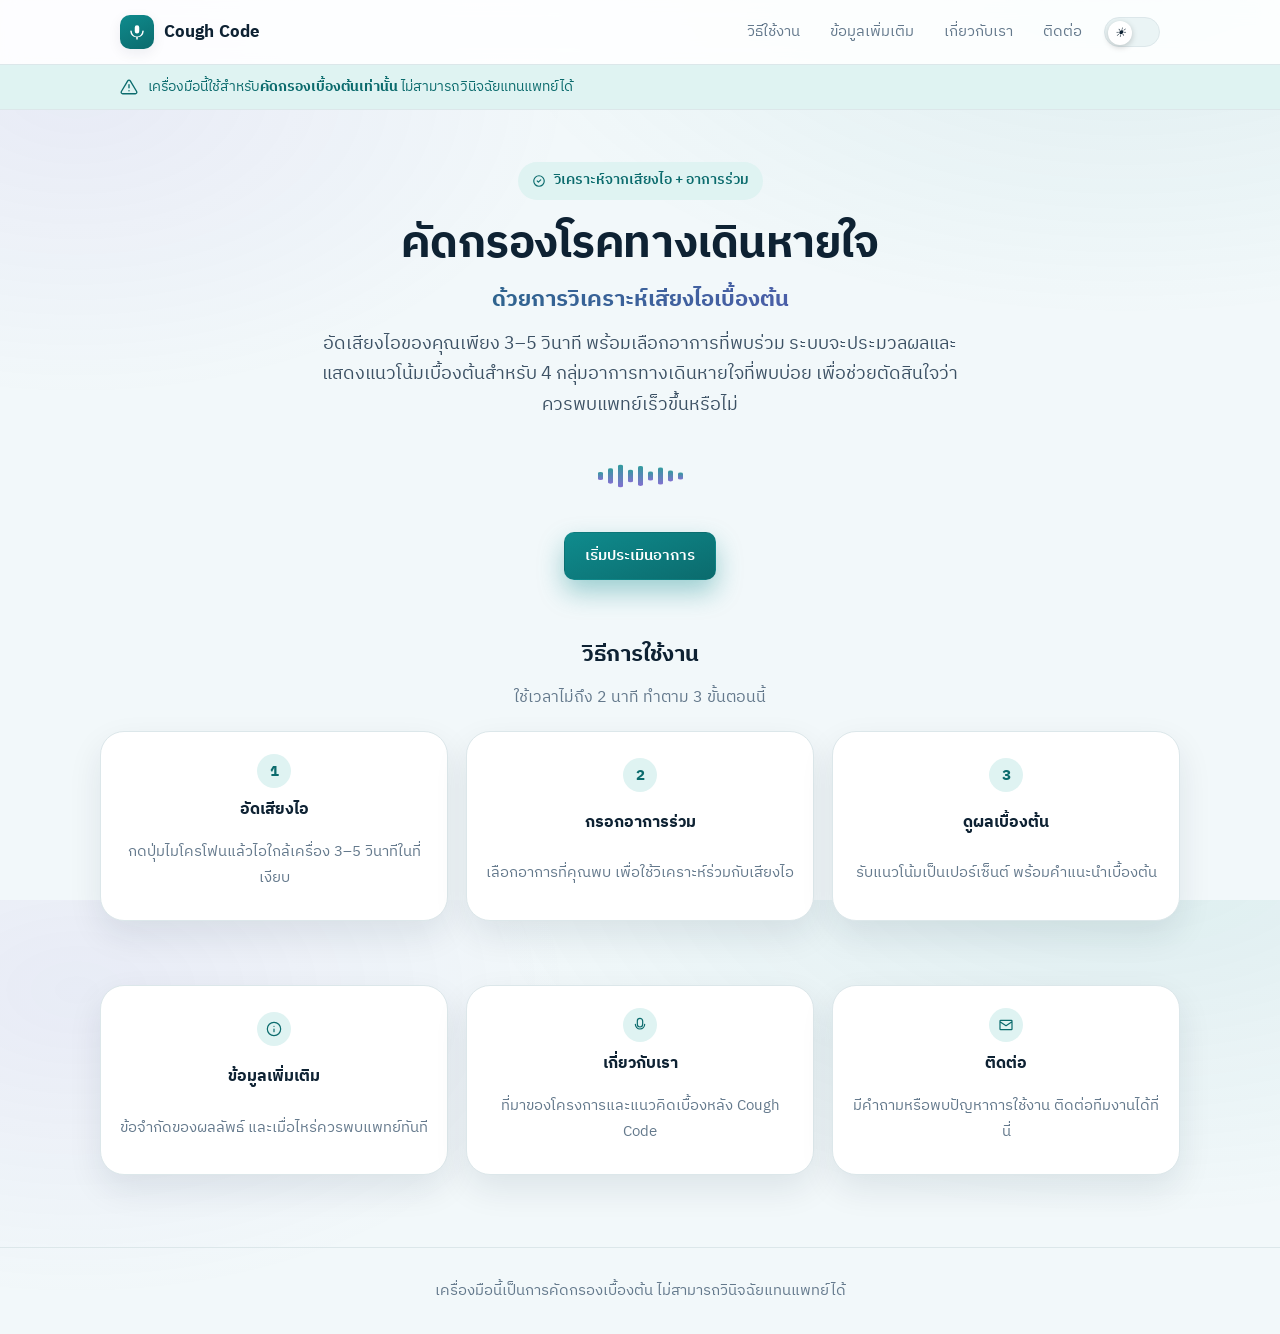
==== commit b262d7d6: "Add files via upload" ====
--- a/public/index.html
+++ b/public/index.html
@@ -4,7 +4,7 @@
   <link rel="icon" href="favicon.ico" type="image/x-icon">
   <meta charset="utf-8" />
   <meta name="viewport" content="width=device-width, initial-scale=1" />
-  <title>Cough Code — คัดกรองสุขภาพทางเดินหายใจเบื้องต้น</title>
+  <title>Cough Code</title>
   <link rel="preconnect" href="https://fonts.googleapis.com">
   <link rel="preconnect" href="https://fonts.gstatic.com" crossorigin>
   <link rel="stylesheet" href="styles.css" />
@@ -41,7 +41,7 @@
   <div class="notice-strip">
     <div class="container">
       <svg width="18" height="18" viewBox="0 0 24 24" fill="none"><path d="M12 9v4m0 4h.01M10.29 3.86 1.82 18a2 2 0 0 0 1.71 3h16.94a2 2 0 0 0 1.71-3L13.71 3.86a2 2 0 0 0-3.42 0Z" stroke="currentColor" stroke-width="1.8" stroke-linecap="round" stroke-linejoin="round"/></svg>
-      <span>เครื่องมือนี้ใช้สำหรับ<strong>คัดกรองเบื้องต้นเท่านั้น</strong> ไม่ใช่การวินิจฉัยและไม่ทดแทนการตรวจโดยแพทย์</span>
+      <span>เครื่องมือนี้ใช้สำหรับ<strong>คัดกรองเบื้องต้นเท่านั้น</strong> ไม่สามารถวินิจฉัยแทนแพทย์ได้</span>
     </div>
   </div>
 
@@ -51,7 +51,7 @@
         <svg width="14" height="14" viewBox="0 0 24 24" fill="none"><path d="M9 12l2 2 4-4m6 2a9 9 0 1 1-18 0 9 9 0 0 1 18 0Z" stroke="currentColor" stroke-width="2" stroke-linecap="round" stroke-linejoin="round"/></svg>
         วิเคราะห์จากเสียงไอ + อาการร่วม
       </span>
-      <h1>คัดกรองสุขภาพทางเดินหายใจ</h1>
+      <h1>คัดกรองโรคทางเดินหายใจ</h1>
       <h2 class="gradient-text">ด้วยการวิเคราะห์เสียงไอเบื้องต้น</h2>
       <p class="lede">อัดเสียงไอของคุณเพียง 3–5 วินาที พร้อมเลือกอาการที่พบร่วม ระบบจะประมวลผลและแสดงแนวโน้มเบื้องต้นสำหรับ 4 กลุ่มอาการทางเดินหายใจที่พบบ่อย เพื่อช่วยตัดสินใจว่าควรพบแพทย์เร็วขึ้นหรือไม่</p>
 
